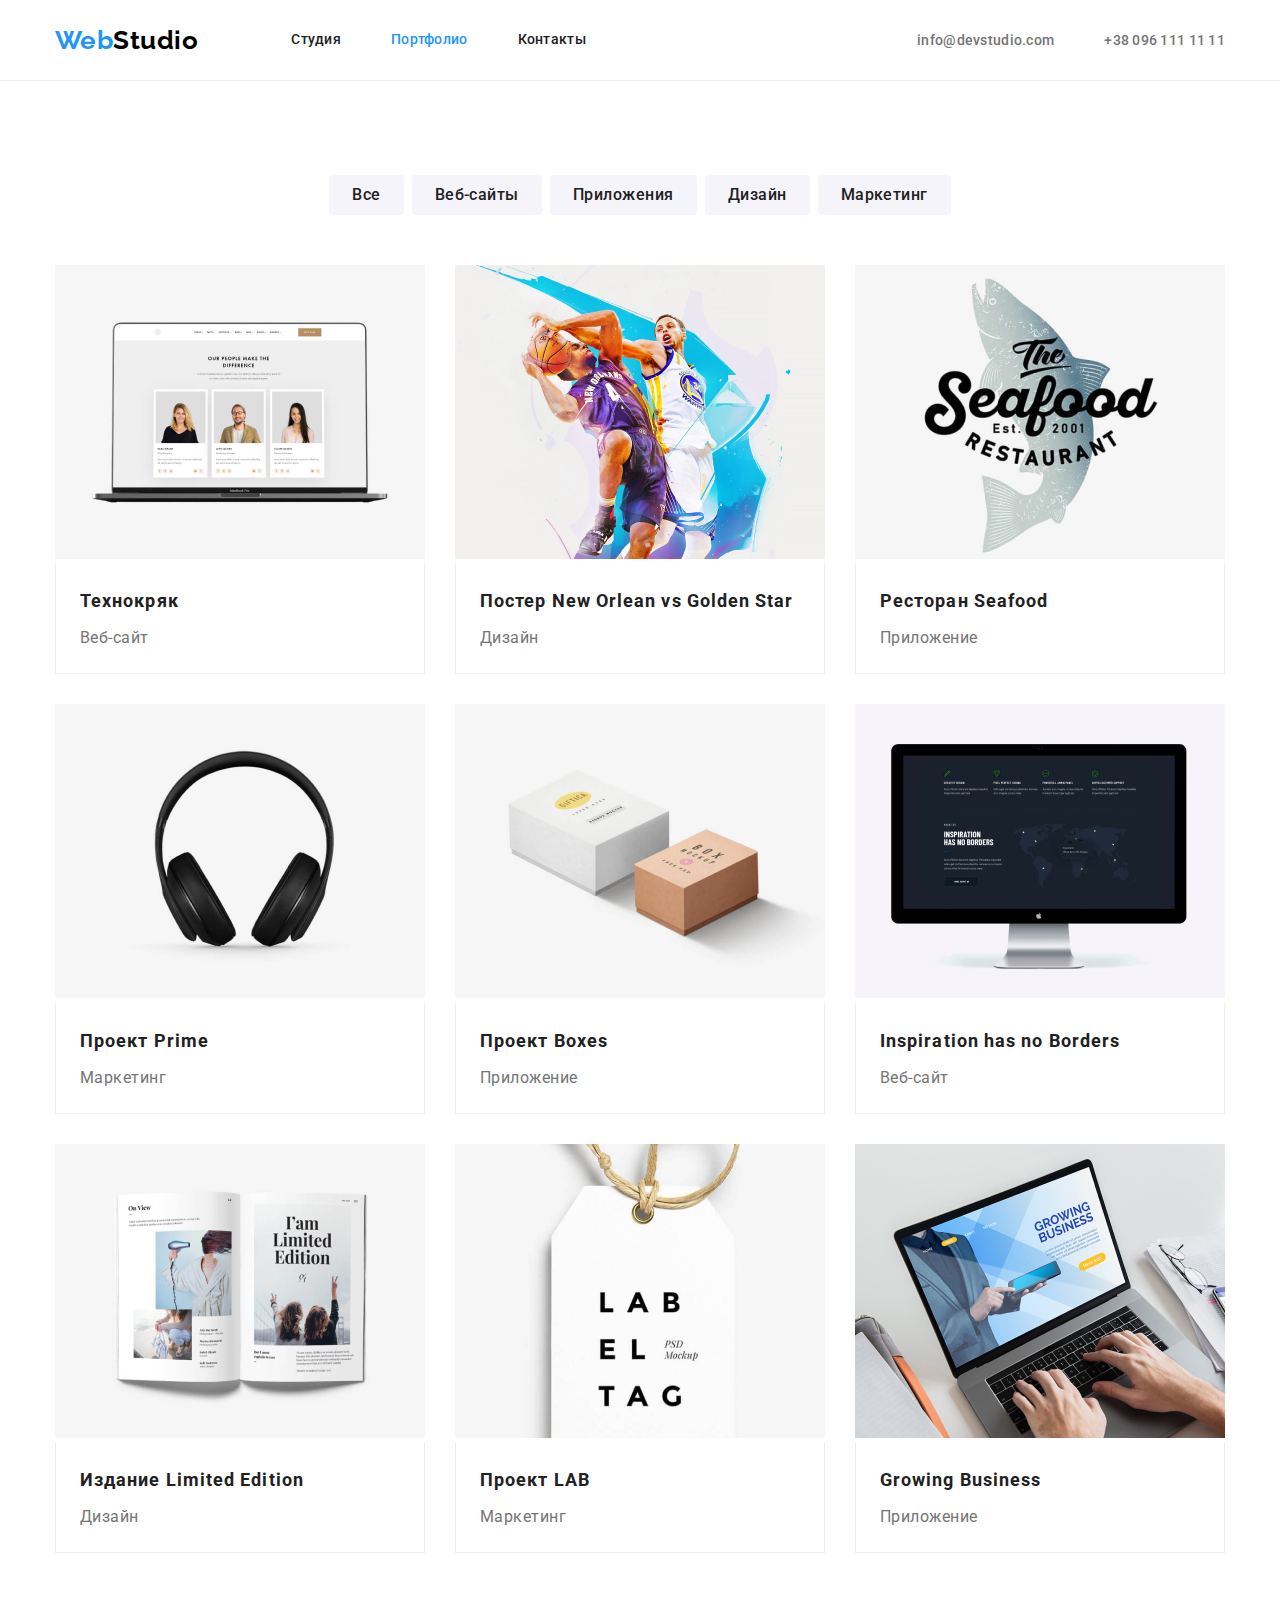
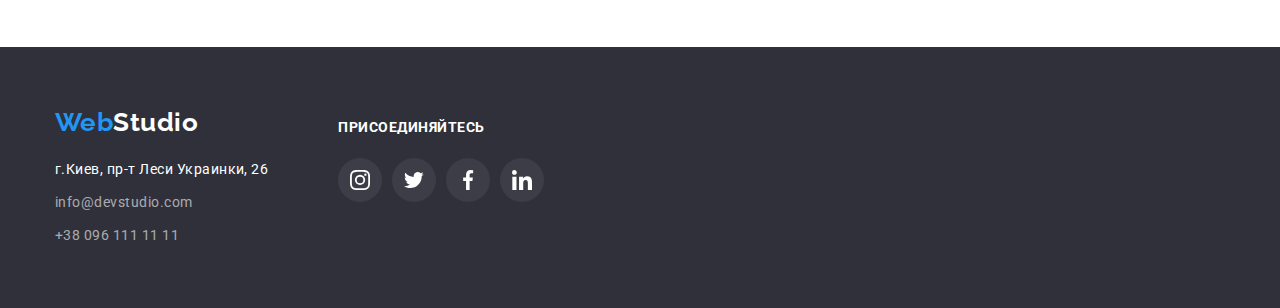
==== portfolio.html @ 187cc1bc "Create hw with corecte kod and add icons" ====
<!DOCTYPE html>
<html lang="ru">

<head>
  <meta charset="UTF-8" />
  <meta http-equiv="X-UA-Compatible" content="IE=edge" />
  <meta name="viewport" content="width=device-width, initial-scale=1.0" />
  <title>Портфолио</title>
  <link rel="preconnect" href="https://fonts.googleapis.com" />
  <link rel="preconnect" href="https://fonts.gstatic.com" crossorigin />
  <link href="https://fonts.googleapis.com/css2?family=Raleway:wght@700&family=Roboto:wght@400;500;700;900&display=swap"
    rel="stylesheet" />
  <link rel="stylesheet" href="https://cdnjs.cloudflare.com/ajax/libs/modern-normalize/1.1.0/modern-normalize.min.css">
  <link rel="stylesheet" href="./css/styles.css" />
</head>

<body>

  <!-- Header section -->

  <header class="header">
    <div class="container nav-flex">
      <nav class="header-nav">
        <a class="logo link" href="./index.html">Web<span class="logo-black">Studio</span></a>
        <ul class="header-nav-list list">
          <li class="header-nav-item">
            <a class="header-nav-link link " href="./index.html">Студия</a>
          </li>
          <li class="header-nav-item">
            <a class="header-nav-link link current" href="./portfolio.html">Портфолио</a>
          </li>
          <li class="header-nav-item">
            <a class="header-nav-link link" href="">Контакты</a>
          </li>
        </ul>
      </nav>
      <ul class="header-contact-list list">
        <li class="header-contact-item">
          <a class="header-contact-link link" href="mailto:info@devstudio.com">info@devstudio.com</a>
        </li>
        <li class="header-contact-item">
          <a class="header-contact-link link" href="tel:+380961111111">+38 096 111 11 11</a>
        </li>
      </ul>
    </div>
  </header>

  <!-- Main section -->

  <main>

    <section class="portfolio-section">
      <div class="container">
        <h1 hidden>Примеры работ</h1>
        <ul class="portfolio-btn-list list">
          <li class="portfolio-btn-item">
            <button class="portfolio-btn" type="button">Все</button>
          </li>
          <li class="portfolio-btn-item">
            <button class="portfolio-btn" type="button">Веб-сайты</button>
          </li>
          <li class="portfolio-btn-item">
            <button class="portfolio-btn" type="button">Приложения</button>
          </li>
          <li class="portfolio-btn-item">
            <button class="portfolio-btn" type="button">Дизайн</button>
          </li>
          <li class="portfolio-btn-item">
            <button class="portfolio-btn" type="button">Маркетинг</button>
          </li>
        </ul>
      </div>
      <div class="container">
        <ul class="portfolio-list list">
          <li class="portfolio-item">
            <img src="./images/tehno.jpg" alt="открытый ноутбук с сайтом Технокряк" width="370" height="294" />
            <div class="portfolio-border">
              <h2 class="portfolio-list-title">Технокряк</h2>
              <p class="portfolio-list-text">Веб-сайт</p>
            </div>
          </li>
          <li class="portfolio-item">
            <img src="./images/poster.jpg" alt="парни играют в баскетбол" width="370" height="294" />
            <div class="portfolio-border">
              <h2 class="portfolio-list-title">
                Постер <span lang="en">New Orlean vs Golden Star</span>
              </h2>
              <p class="portfolio-list-text">Дизайн</p>
            </div>
          </li>
          <li class="portfolio-item">
            <img src="./images/seafood.jpg" alt="логотип ресторана Seafood" width="370" height="294" />
            <div class="portfolio-border">
              <h2 class="portfolio-list-title">Ресторан <span lang="en">Seafood</span></h2>
              <p class="portfolio-list-text">Приложение</p>
            </div>
          </li>
          <li class="portfolio-item">
            <img src="./images/prime.jpg" alt="наушники" width="370" height="294" />
            <div class="portfolio-border">
              <h2 class="portfolio-list-title">Проект <span lang="en">Prime</span></h2>
              <p class="portfolio-list-text">Маркетинг</p>
            </div>
          </li>
          <li class="portfolio-item">
            <img src="./images/boxes.jpg" alt="две коробки" width="370" height="294" />
            <div class="portfolio-border">
              <h2 class="portfolio-list-title">Проект <span lang="en">Boxes</span></h2>
              <p class="portfolio-list-text">Приложение</p>
            </div>
          </li>
          <li class="portfolio-item">
            <img src="./images/monitor.jpg" alt="компьютерный монитор" width="370" height="294" />
            <div class="portfolio-border">
              <h2 class="portfolio-list-title"><span lang="en">Inspiration has no Borders</span></h2>
              <p class="portfolio-list-text">Веб-сайт</p>
            </div>
          </li>
          <li class="portfolio-item">
            <img src="./images/limited.jpg" alt="открытый журнал" width="370" height="294" />
            <div class="portfolio-border">
              <h2 class="portfolio-list-title">Издание <span lang="en">Limited Edition</span></h2>
              <p class="portfolio-list-text">Дизайн</p>
            </div>
          </li>
          <li class="portfolio-item">
            <img src="./images/lab.jpg" alt="этикетка LAB" width="370" height="294" />
            <div class="portfolio-border">
              <h2 class="portfolio-list-title">Проект <span lang="en">LAB</span></h2>
              <p class="portfolio-list-text">Маркетинг</p>
            </div>
          </li>
          <li class="portfolio-item border">
            <img src="./images/growing.jpg" alt="человек работает на макбуке" width="370" height="294" />
            <div class="portfolio-border">
              <h2 class="portfolio-list-title"><span lang="en">Growing Business</span></h2>
              <p class="portfolio-list-text">Приложение</p>
            </div>
          </li>
        </ul>
      </div>


      <!-- <div class="portfolio-bottom">
          <h2 hidden>Костыль для выравнивания блоков секции, чтобы он не заезжал на футер, когда будет добавлен фон</h2>
        </div> -->


    </section>
  </main>

  <!-- Footer section -->

  <footer class="footer">
    <div class="container">
      <div class="footer-flex">
        <div class="footer-contacts-flex">
          <a class="logo link" href="./index.html">Web<span class="logo-white">Studio</span>
          </a>

          <!-- Contacts selection -->

          <address class="footer-contact">
            <ul class="footer-contact-list list">
              <li class="footer-contact-item">
                <a class="footer-contact-link address link" href="https://goo.gl/maps/CdvJLRiEL6Q8Smko8" target="_blank"
                  rel="noreferrer noopener">г.Киев, пр-т Леси Украинки, 26</a>
              </li>
              <li class="footer-contact-item">
                <a class="footer-contact-link link" href="mailto:info@devstudio.com">info@devstudio.com</a>
              </li>
              <li class="footer-contact-item">
                <a class="footer-contact-link link" href="tel:+380961111111">+38 096 111 11 11</a>
              </li>
            </ul>
          </address>
        </div>
        <div class="footer-social-flex">
          <p class="footer-social-text">Присоединяйтесь</p>
          <ul class="footer-social-list list">
            <li class="footer-social-item">
              <a class="footer-social-link" href="">
                <svg class="footer-social-icon" width="20" height="20">
                  <use href="./images/icons.svg#icon-instagram"></use>
                </svg>
              </a>
            </li>

            <li class="footer-social-item">
              <a class="footer-social-link" href="">
                <svg class="footer-social-icon" width="20" height="20">
                  <use href="./images/icons.svg#icon-twitter"></use>
                </svg>
              </a>
            </li>

            <li class="footer-social-item">
              <a class="footer-social-link" href="">
                <svg class="footer-social-icon" width="20" height="20">
                  <use href="./images/icons.svg#icon-facebook"></use>
                </svg>
              </a>
            </li>

            <li class="footer-social-item">
              <a class="footer-social-link" href="">
                <svg class="footer-social-icon" width="20" height="20">
                  <use href="./images/icons.svg#icon-linkedin"></use>
                </svg>
              </a>
            </li>
          </ul>
        </div>
      </div>
    </div>
  </footer>
</body>

</html>
---- css/styles.css ----
:root {
  --primary-text-color: #212121;
  --secondary-text-color: #757575;
  --white-text-color: #ffffff;
  --accent-color: #2196f3;
  --black-logo-color: #000000;
  --footer-text-color: rgba(255, 255, 255, 0.6);
  --white-background-color: #ffffff;
  --hero-background-color: #2f303a;
  --team-background-color: #f5f4fa;
}

body {
  font-family: "Roboto", sans-serif;
  letter-spacing: 0.03em;
  background-color: var(--white-background-color);
  color: var(--primary-text-color);
}

/* убираем точки списков */
.list {
  list-style: none;
}

/* убираем подчеркивание ссылок */
.link {
  text-decoration: none;
}

/* глобальный сброс margin, padding */
h1,
h2,
h3,
h4,
h5,
h6,
p,
ul {
  margin: 0;
  padding: 0;
}

.container {
  width: 1200px;
  margin-left: auto;
  margin-right: auto;
  padding-left: 15px;
  padding-right: 15px;
}

.logo {
  font-family: "Raleway", sans-serif;
  font-weight: 700;
  font-size: 26px;
  line-height: 1.19;
  color: var(--accent-color);
  align-items: center;
  text-align: center;
}

.section-title {
  font-weight: 700;
  font-size: 36px;
  line-height: 1.17;
  text-align: center;
  color: var(--primary-text-color);
}

.features-icon-fon {
  display: flex;
  width: 270px;
  height: 120px;
  align-items: center;
  justify-content: center;
  flex-direction: column;
  margin-bottom: 30px;

  background-color: var(--team-background-color);
}

.footer-contact-link {
  font-style: normal;
  font-size: 14px;
  line-height: 1.71;
  color: var(--footer-text-color);
}

.footer-contact-link:hover,
.footer-contact-link:focus {
  color: var(--accent-color);
}

/* ------------ШАПКА-------------- */

.header {
  border-bottom: 1px solid #ececec;
}

.nav-flex {
  display: flex;
  align-items: center;
}

.header-nav {
  display: flex;
  align-items: center;
}
.logo-black {
  color: var(--black-logo-color);
}

.header-nav-list {
  display: flex;
  margin-left: 93px;
}

.header-nav-item:not(:last-child) {
  margin-right: 50px;
}

.header-nav-link {
  display: block;
  padding-top: 32px;
  padding-bottom: 32px;

  font-weight: 500;
  font-size: 14px;
  line-height: 1.14;
  letter-spacing: 0.02em;
  color: var(--primary-text-color);
}

.header-contact-list {
  display: flex;
  margin-left: auto;
}

.header-contact-item + .header-contact-item {
  margin-left: 50px;
}

.header-contact-link {
  display: inline-flex;
  padding: 32px 0px 32px;
  color: var(--secondary-text-color);
  align-items: center;

  font-weight: 500;
  font-size: 14px;
  line-height: 16px;
  letter-spacing: 0.02em;
  color: var(--secondary-text-color);
}

.contact-icon {
  margin-right: 10px;
  fill: currentColor;
}

.header-nav-link:hover,
.header-nav-link:focus,
.header-contact-link:hover,
.header-contact-link:focus {
  color: var(--accent-color);
}

.header-nav-link.current {
  color: var(--accent-color);
}

/* ------------ГЕРОЙ-------------- */

.hero {
  padding-top: 200px;
  padding-bottom: 200px;

  max-width: 1600px;
  min-height: 600px;
  margin-left: auto;
  margin-right: auto;

  background-image: linear-gradient(
      to right,
      rgba(47, 48, 58, 0.4),
      rgba(47, 48, 58, 0.4)
    ),
    url(../images/hero.jpg);
  background-color: var(--hero-background-color);
  background-repeat: no-repeat;
  background-position: center;
  background-size: cover;

  text-align: center;
}

.hero-title {
  margin-bottom: 30px;
  margin-left: auto;
  margin-right: auto;
  max-width: 696px;

  font-weight: 900;
  font-size: 44px;
  line-height: 1.36;
  letter-spacing: 0.06em;
  text-transform: uppercase;
  color: var(--white-text-color);
}

.hero-btn {
  display: inline-block;
  min-width: 200px;
  border-radius: 4px;
  border: 1px solid transparent;
  padding: 10px 32px;

  background-color: var(--accent-color);
  color: var(--white-text-color);

  font-family: "Roboto", sans-serif;
  font-weight: 700;
  font-size: 16px;
  line-height: 1.88;
  align-items: center;
  text-align: center;
  letter-spacing: 0.06em;
  cursor: pointer;
}

.hero-btn:hover,
.hero-btn:focus {
  background-color: var(--white-text-color);
  color: var(--accent-color);
}

/* ------------ПРЕИМУЩЕСТВА-------------- */

.features-section {
  padding-top: 94px;
  padding-bottom: 94px;
}

.features-list {
  display: flex;
}

.features-item:not(:last-child) {
  margin-right: 30px;
  max-width: 270px;
}

.features-icon {
  align-items: center;
}

.features-title {
  margin-bottom: 10px;

  font-weight: 700;
  font-size: 14px;
  line-height: 1.14;
  text-transform: uppercase;
}

.features-text {
  font-size: 14px;
  line-height: 1.71;

  color: var(--secondary-text-color);
}

/* ------------СПИСОК ЗАНЯТИЙ-------------- */
.work-section {
  padding-bottom: 94px;
}

.work-list {
  display: flex;
}

.work-item:not(:last-child) {
  margin-right: 30px;
}

.section-title {
  margin-bottom: 50px;
}
/* ----------------КОМАНДА----------------- */

.team-section {
  padding-top: 94px;
  padding-bottom: 94px;

  background-color: var(--team-background-color);
}

.team-list {
  display: flex;
}

.team-item {
  box-shadow: 0px 1px 3px rgba(0, 0, 0, 0.12), 0px 1px 1px rgba(0, 0, 0, 0.14),
    0px 2px 1px rgba(0, 0, 0, 0.2);
  background-color: var(--white-background-color);
}

.team-item:not(:last-child) {
  margin-right: 30px;
}

.team-workers {
  padding: 30px 0px;
}

.team-worker {
  font-weight: 500;
  font-size: 16px;
  line-height: 1.19;
  text-align: center;
}

.team-profession {
  margin-top: 10px;

  font-size: 16px;
  line-height: 1.19;
  text-align: center;
  color: var(--secondary-text-color);
}

.team-social-list {
  display: flex;
  padding: 0px 32px;
  margin-top: 16px;
  list-style: none;
  justify-content: space-between;
  align-items: center;
}

.team-social-item {
  width: 44px;
  height: 44px;
}

.team-social-link {
  width: 44px;
  height: 44px;
  display: block;
  border-radius: 50%;
  color: #afb1b8;
  background-color: #f5f4fa;
}

.team-social-link:hover,
.team-social-link:focus {
  color: #ffffff;
  background-color: var(--accent-color);
}

.team-social-icon {
  margin: 12px 0px 0px 12px;
  fill: currentColor;
}

/* ---------------КЛИЕНТЫ---------------- */
.client-section {
  padding-top: 94px;
  padding-bottom: 94px;
}

.client-title {
  margin-bottom: 50px;

  font-weight: 700;
  font-size: 36px;
  line-height: 1.17;
  text-align: center;
}

.client-list {
  display: flex;
  padding: 0;
  margin: 0;
  list-style: none;
  justify-content: space-between;
  align-items: center;
}

.client-item {
  width: 170px;
  height: 90px;
}

.client-item:not(:last-child) {
  margin-right: 30px;
}

.client-link {
  width: 170px;
  height: 90px;
  display: block;
  border: 1px solid #afb1b8;
  color: #afb1b8;
  background-color: #fff;
  padding: 16px 32px;
}

.client-link:hover,
.client-link:focus {
  color: var(--accent-color);
  border-color: var(--accent-color);
}

.client-icon {
  fill: currentColor;
}

.client-item:hover,
.client-item:focus {
  color: var(--accent-color);
  border-color: var(--accent-color);
}

/* ----------------ПОДВАЛ----------------- */

.footer {
  padding-top: 60px;
  padding-bottom: 60px;
  background-color: var(--hero-background-color);
}

.footer-flex {
  display: flex;
  margin: 0;
  padding: 0;
  list-style: none;
}

.footer-social-text {
  padding: 20px 0px 10px 0px;
  margin-bottom: 20px;
  font-weight: 700;
  font-size: 14px;
  line-height: 1.14px;
  text-transform: uppercase;
  color: var(--white-text-color);
}

.footer-social-flex {
  margin-left: 70px;
  width: 206px;
}

.footer-social-list {
  display: flex;
  padding: 0;
  margin-top: 0;
  list-style: none;
  justify-content: space-between;
  align-items: center;
}

.footer-social-item {
  width: 44px;
  height: 44px;
}

.footer-social-link {
  width: 44px;
  height: 44px;
  display: block;
  border-radius: 50%;
  color: #ffffff;
  background-color: #ffffff10;
}

.footer-social-link:hover,
.footer-social-link:focus {
  color: #ffffff;
  background-color: var(--accent-color);
}

.footer-social-icon {
  margin: 12px 0px 0px 12px;
  fill: currentColor;
}

.logo-white {
  color: var(--white-text-color);
}

.footer-contact {
  margin-top: 20px;
}
.footer-contact-link.address {
  color: var(--white-text-color);
}

.footer-contact-item,
.footer-contact-item {
  margin-top: 9px;
}

/* ---------------------------------------------- */
/* --------------------ПОРТФОЛИО----------------- */
/* ---------------------------------------------- */

.portfolio-section {
  padding-top: 94px;
  padding-bottom: 94px;
}

.portfolio-btn-list {
  display: flex;
  justify-content: center;
  margin-bottom: 50px;
}

.portfolio-btn-item:not(:last-child) {
  margin-right: 8px;
}

.portfolio-btn {
  display: inline-block;
  min-width: 73px;
  border-radius: 4px;
  border: 1px solid transparent;
  padding: 6px 22px;

  font-family: "Roboto", sans-serif;
  font-weight: 500;
  font-size: 16px;
  line-height: 1.63;
  letter-spacing: 0.03em;
  text-align: center;
  background-color: var(--team-background-color);
  color: var(--primary-text-color);
  cursor: pointer;
}

.portfolio-btn:hover,
.portfolio-btn:focus {
  background-color: var(--accent-color);
  color: var(--white-text-color);
  box-shadow: 0px 3px 1px rgba(0, 0, 0, 0.1), 0px 1px 2px rgba(0, 0, 0, 0.08),
    0px 2px 2px rgba(0, 0, 0, 0.12);
}

.portfolio-list {
  display: flex;
  flex-wrap: wrap;
  margin: -15px;
}

.portfolio-item {
  margin: 15px;
}

.portfolio-item:hover,
.portfolio-item:focus {
  box-shadow: 0px 3px 1px rgba(0, 0, 0, 0.1), 0px 1px 2px rgba(0, 0, 0, 0.08),
    0px 2px 2px rgba(0, 0, 0, 0.12);
}

.portfolio-border {
  border: 1px solid #eeeeee;
  border-top: transparent;
  padding: 20px 24px;
}

.portfolio-list-title {
  font-weight: 700;
  font-size: 18px;
  line-height: 2;
  letter-spacing: 0.06em;
}

.portfolio-list-text {
  margin-top: 4px;

  font-size: 16px;
  line-height: 1.87;
  color: var(--secondary-text-color);
}
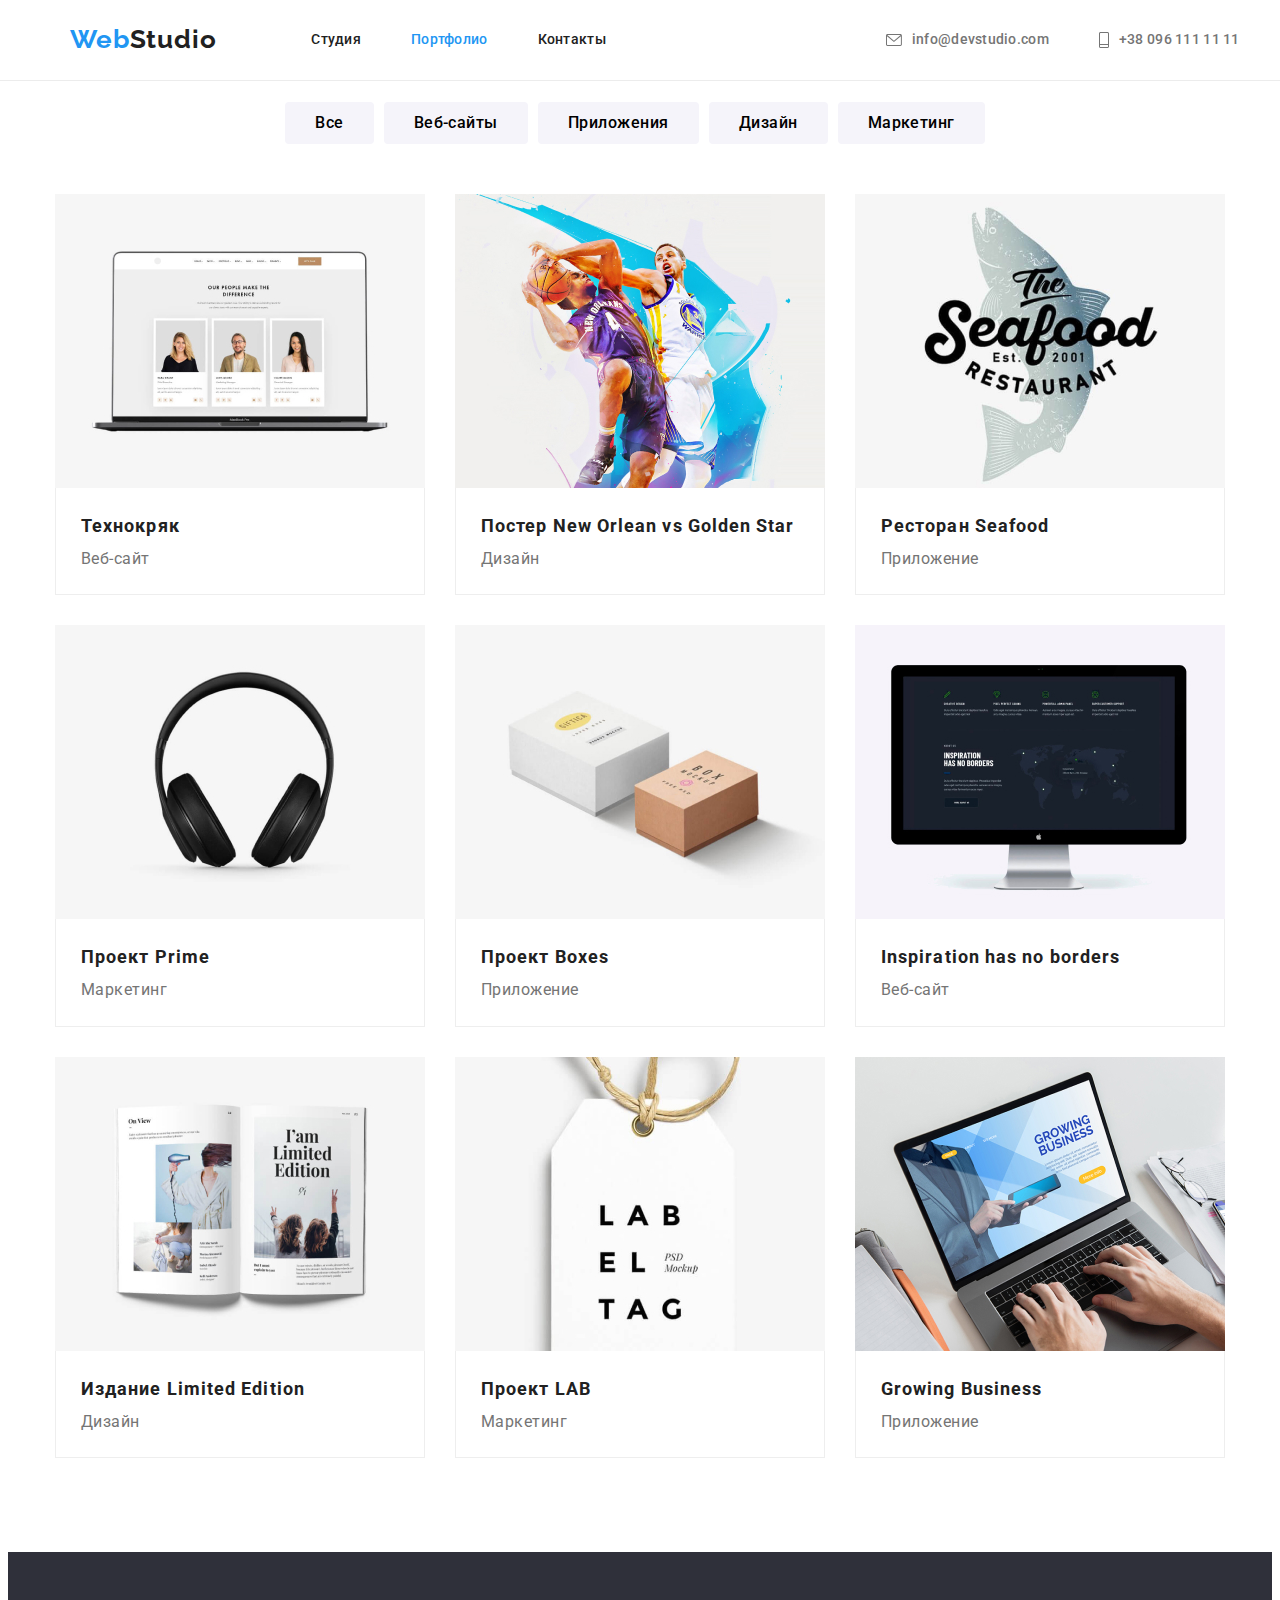
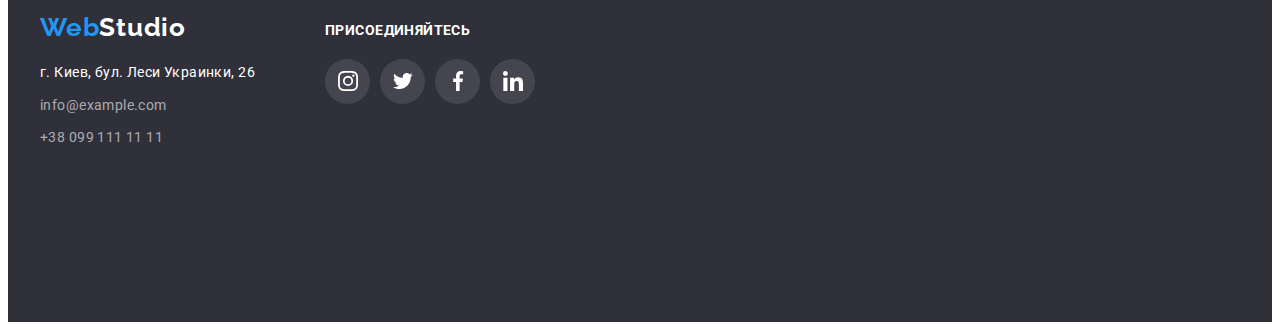
==== commit 92354c2e: "Fix hw" ====
--- a/portfolio.html
+++ b/portfolio.html
@@ -5,213 +5,196 @@
   <meta charset="UTF-8" />
   <meta http-equiv="X-UA-Compatible" content="IE=edge" />
   <meta name="viewport" content="width=device-width, initial-scale=1.0" />
-  <title>Портфолио</title>
   <link rel="preconnect" href="https://fonts.googleapis.com" />
   <link rel="preconnect" href="https://fonts.gstatic.com" crossorigin />
   <link href="https://fonts.googleapis.com/css2?family=Raleway:wght@700&family=Roboto:wght@400;500;700;900&display=swap"
     rel="stylesheet" />
-  <link rel="stylesheet" href="https://cdnjs.cloudflare.com/ajax/libs/modern-normalize/1.1.0/modern-normalize.min.css">
+  <link rel="stylesheet" href="https://cdnjs.cloudflare.com/ajax/libs/modern-normalize/1.1.0/modern-normalize.min.css"
+    integrity="sha512-wpPYUAdjBVSE4KJnH1VR1HeZfpl1ub8YT/NKx4PuQ5NmX2tKuGu6U/JRp5y+Y8XG2tV+wKQpNHVUX03MfMFn9Q=="
+    crossorigin="anonymous" referrerpolicy="no-referrer" />
   <link rel="stylesheet" href="./css/styles.css" />
+  <title>Портфолио</title>
 </head>
 
 <body>
 
-  <!-- Header section -->
-
-  <header class="header">
-    <div class="container nav-flex">
-      <nav class="header-nav">
-        <a class="logo link" href="./index.html">Web<span class="logo-black">Studio</span></a>
-        <ul class="header-nav-list list">
-          <li class="header-nav-item">
-            <a class="header-nav-link link " href="./index.html">Студия</a>
-          </li>
-          <li class="header-nav-item">
-            <a class="header-nav-link link current" href="./portfolio.html">Портфолио</a>
-          </li>
-          <li class="header-nav-item">
-            <a class="header-nav-link link" href="">Контакты</a>
-          </li>
+  <!---------- Header section ---------->
+
+  <header class="site-header">
+    <div class="container header">
+      <a href="index.html" class="logo"> <span class="logo-item">Web</span>Studio</a>
+
+      <!---------- Nav section ---------->
+
+      <nav>
+        <ul class="nav">
+          <li><a href="index.html" class="nav-link">Студия</a></li>
+          <li><a href="portfolio.html" class="nav-link current">Портфолио</a></li>
+          <li><a href="#contact" class="nav-link">Контакты</a></li>
         </ul>
       </nav>
-      <ul class="header-contact-list list">
-        <li class="header-contact-item">
-          <a class="header-contact-link link" href="mailto:info@devstudio.com">info@devstudio.com</a>
-        </li>
-        <li class="header-contact-item">
-          <a class="header-contact-link link" href="tel:+380961111111">+38 096 111 11 11</a>
-        </li>
+      <ul class="contact-list">
+        <li><a href="mailto:info@devstudio.com" class="link-contact"><svg class="contact-icon" width="16" height="12">
+              <use href="./images/icons.svg#icon-envelope"></use>
+            </svg>info@devstudio.com</a></li>
+        <li><a href="tel:+380961111111" class="link-contact"><svg class="contact-icon" width="10" height="16">
+              <use href="./images/icons.svg#icon-mobile"></use>
+            </svg>+38 096 111 11 11</a></li>
       </ul>
     </div>
   </header>
 
-  <!-- Main section -->
+  <!---------- Main section ---------->
 
   <main>
 
-    <section class="portfolio-section">
+    <!--- Galery section --->
+
+    <section class="section projects">
       <div class="container">
-        <h1 hidden>Примеры работ</h1>
-        <ul class="portfolio-btn-list list">
-          <li class="portfolio-btn-item">
-            <button class="portfolio-btn" type="button">Все</button>
-          </li>
-          <li class="portfolio-btn-item">
-            <button class="portfolio-btn" type="button">Веб-сайты</button>
-          </li>
-          <li class="portfolio-btn-item">
-            <button class="portfolio-btn" type="button">Приложения</button>
-          </li>
-          <li class="portfolio-btn-item">
-            <button class="portfolio-btn" type="button">Дизайн</button>
-          </li>
-          <li class="portfolio-btn-item">
-            <button class="portfolio-btn" type="button">Маркетинг</button>
+        <h1 class="visually-hidden">Галерея проектов</h1>
+        <ul class="button-menu">
+          <li><button type="button" class="button">Все</button></li>
+          <li><button type="button" class="button">Веб-сайты</button></li>
+          <li><button type="button" class="button">Приложения</button></li>
+          <li><button type="button" class="button">Дизайн</button></li>
+          <li><button type="button" class="button">Маркетинг</button></li>
+        </ul>
+        <ul class="pr-list">
+          <li class="pr-item">
+            <a href=""><img src="./images/project1.jpg" alt="ноутбук" />
+              <div class="pr-text">
+                <h2 class="pr-title">Технокряк</h2>
+                <p class="pr-desc">Веб-сайт</p>
+              </div>
+            </a>
+          </li>
+          <li class="pr-item">
+            <a href=""><img src="./images/project2.jpg" alt="баскетбольный постер" />
+              <div class="pr-text">
+                <h2 class="pr-title">Постер New Orlean vs Golden Star</h2>
+                <p class="pr-desc">Дизайн</p>
+              </div>
+            </a>
+          </li>
+          <li class="pr-item">
+            <a href=""><img src="./images/project3.jpg" alt="логотип ресторана" />
+              <div class="pr-text">
+                <h2 class="pr-title">Ресторан Seafood</h2>
+                <p class="pr-desc">Приложение</p>
+              </div>
+            </a>
+          </li>
+          <li class="pr-item">
+            <a href=""><img src="./images/project4.jpg" alt="наушники" />
+              <div class="pr-text">
+                <h2 class="pr-title">Проект Prime</h2>
+                <p class="pr-desc">Маркетинг</p>
+              </div>
+            </a>
+          </li>
+          <li class="pr-item">
+            <a href=""><img src="./images/project5.jpg" alt="две коробки" />
+              <div class="pr-text">
+                <h2 class="pr-title">Проект Boxes</h2>
+                <p class="pr-desc">Приложение</p>
+              </div>
+            </a>
+          </li>
+          <li class="pr-item">
+            <a href=""><img src="./images/project6.jpg" alt="дэсктоп" />
+              <div class="pr-text">
+                <h2 class="pr-title">Inspiration has no borders</h2>
+                <p class="pr-desc">Веб-сайт</p>
+              </div>
+            </a>
+          </li>
+          <li class="pr-item">
+            <a href=""><img src="./images/project7.jpg" alt="книга" />
+              <div class="pr-text">
+                <h2 class="pr-title">Издание Limited Edition</h2>
+                <p class="pr-desc">Дизайн</p>
+              </div>
+            </a>
+          </li>
+          <li class="pr-item">
+            <a href=""><img src="./images/project8.jpg" alt="бирка" />
+              <div class="pr-text">
+                <h2 class="pr-title">Проект LAB</h2>
+                <p class="pr-desc">Маркетинг</p>
+              </div>
+            </a>
+          </li>
+          <li class="pr-item">
+            <a href=""><img src="./images/project9.jpg" alt="лэптоп" />
+              <div class="pr-text">
+                <h2 class="pr-title">Growing Business</h2>
+                <p class="pr-desc">Приложение</p>
+              </div>
+            </a>
           </li>
         </ul>
       </div>
-      <div class="container">
-        <ul class="portfolio-list list">
-          <li class="portfolio-item">
-            <img src="./images/tehno.jpg" alt="открытый ноутбук с сайтом Технокряк" width="370" height="294" />
-            <div class="portfolio-border">
-              <h2 class="portfolio-list-title">Технокряк</h2>
-              <p class="portfolio-list-text">Веб-сайт</p>
-            </div>
-          </li>
-          <li class="portfolio-item">
-            <img src="./images/poster.jpg" alt="парни играют в баскетбол" width="370" height="294" />
-            <div class="portfolio-border">
-              <h2 class="portfolio-list-title">
-                Постер <span lang="en">New Orlean vs Golden Star</span>
-              </h2>
-              <p class="portfolio-list-text">Дизайн</p>
-            </div>
-          </li>
-          <li class="portfolio-item">
-            <img src="./images/seafood.jpg" alt="логотип ресторана Seafood" width="370" height="294" />
-            <div class="portfolio-border">
-              <h2 class="portfolio-list-title">Ресторан <span lang="en">Seafood</span></h2>
-              <p class="portfolio-list-text">Приложение</p>
-            </div>
-          </li>
-          <li class="portfolio-item">
-            <img src="./images/prime.jpg" alt="наушники" width="370" height="294" />
-            <div class="portfolio-border">
-              <h2 class="portfolio-list-title">Проект <span lang="en">Prime</span></h2>
-              <p class="portfolio-list-text">Маркетинг</p>
-            </div>
-          </li>
-          <li class="portfolio-item">
-            <img src="./images/boxes.jpg" alt="две коробки" width="370" height="294" />
-            <div class="portfolio-border">
-              <h2 class="portfolio-list-title">Проект <span lang="en">Boxes</span></h2>
-              <p class="portfolio-list-text">Приложение</p>
-            </div>
-          </li>
-          <li class="portfolio-item">
-            <img src="./images/monitor.jpg" alt="компьютерный монитор" width="370" height="294" />
-            <div class="portfolio-border">
-              <h2 class="portfolio-list-title"><span lang="en">Inspiration has no Borders</span></h2>
-              <p class="portfolio-list-text">Веб-сайт</p>
-            </div>
-          </li>
-          <li class="portfolio-item">
-            <img src="./images/limited.jpg" alt="открытый журнал" width="370" height="294" />
-            <div class="portfolio-border">
-              <h2 class="portfolio-list-title">Издание <span lang="en">Limited Edition</span></h2>
-              <p class="portfolio-list-text">Дизайн</p>
-            </div>
-          </li>
-          <li class="portfolio-item">
-            <img src="./images/lab.jpg" alt="этикетка LAB" width="370" height="294" />
-            <div class="portfolio-border">
-              <h2 class="portfolio-list-title">Проект <span lang="en">LAB</span></h2>
-              <p class="portfolio-list-text">Маркетинг</p>
-            </div>
-          </li>
-          <li class="portfolio-item border">
-            <img src="./images/growing.jpg" alt="человек работает на макбуке" width="370" height="294" />
-            <div class="portfolio-border">
-              <h2 class="portfolio-list-title"><span lang="en">Growing Business</span></h2>
-              <p class="portfolio-list-text">Приложение</p>
-            </div>
-          </li>
-        </ul>
-      </div>
-
-
-      <!-- <div class="portfolio-bottom">
-          <h2 hidden>Костыль для выравнивания блоков секции, чтобы он не заезжал на футер, когда будет добавлен фон</h2>
-        </div> -->
-
-
     </section>
   </main>
 
-  <!-- Footer section -->
+  <!---------- Footer section ---------->
 
   <footer class="footer">
-    <div class="container">
-      <div class="footer-flex">
-        <div class="footer-contacts-flex">
-          <a class="logo link" href="./index.html">Web<span class="logo-white">Studio</span>
-          </a>
-
-          <!-- Contacts selection -->
-
-          <address class="footer-contact">
-            <ul class="footer-contact-list list">
-              <li class="footer-contact-item">
-                <a class="footer-contact-link address link" href="https://goo.gl/maps/CdvJLRiEL6Q8Smko8" target="_blank"
-                  rel="noreferrer noopener">г.Киев, пр-т Леси Украинки, 26</a>
-              </li>
-              <li class="footer-contact-item">
-                <a class="footer-contact-link link" href="mailto:info@devstudio.com">info@devstudio.com</a>
-              </li>
-              <li class="footer-contact-item">
-                <a class="footer-contact-link link" href="tel:+380961111111">+38 096 111 11 11</a>
-              </li>
-            </ul>
-          </address>
-        </div>
-        <div class="footer-social-flex">
-          <p class="footer-social-text">Присоединяйтесь</p>
-          <ul class="footer-social-list list">
-            <li class="footer-social-item">
-              <a class="footer-social-link" href="">
-                <svg class="footer-social-icon" width="20" height="20">
-                  <use href="./images/icons.svg#icon-instagram"></use>
-                </svg>
-              </a>
+    <div class="container aside">
+      <aside>
+        <a href="index.html" class="footer-logo"><span class="logo-item">Web</span>Studio</a>
+
+        <!---------- Contacts section ---------->
+
+        <address id="contact">
+          <ul>
+            <li class="li-address">
+              <a href="https://goo.gl/maps/FoHEAQYZBGtC9JvY6" target="_blank" rel="noopener nofollow noreferrer"
+                class="address-link">г. Киев, бул. Леси Украинки, 26</a>
             </li>
-
-            <li class="footer-social-item">
-              <a class="footer-social-link" href="">
-                <svg class="footer-social-icon" width="20" height="20">
-                  <use href="./images/icons.svg#icon-twitter"></use>
-                </svg>
-              </a>
+            <li class="li-contact">
+              <a href="mailto:info@example.com" class="address-contact">info@example.com</a>
             </li>
-
-            <li class="footer-social-item">
-              <a class="footer-social-link" href="">
-                <svg class="footer-social-icon" width="20" height="20">
-                  <use href="./images/icons.svg#icon-facebook"></use>
-                </svg>
-              </a>
-            </li>
-
-            <li class="footer-social-item">
-              <a class="footer-social-link" href="">
-                <svg class="footer-social-icon" width="20" height="20">
-                  <use href="./images/icons.svg#icon-linkedin"></use>
-                </svg>
-              </a>
+            <li class="li-contact">
+              <a href="tel:+380991111111" class="address-contact">+38 099 111 11 11</a>
             </li>
           </ul>
-        </div>
-      </div>
+        </address>
+      </aside>
+      <aside class="social-media">
+        <p>Присоединяйтесь</p>
+        <ul class="media-list">
+          <li>
+            <a href="" class="media-link">
+              <svg class="footer-icon" width="20px" height="20">
+                <use href="./images/icons.svg#icon-instagram"></use>
+              </svg>
+            </a>
+          </li>
+          <li>
+            <a href="" class="media-link">
+              <svg class="footer-icon" width="20px" height="20">
+                <use href="./images/icons.svg#icon-twitter"></use>
+              </svg>
+            </a>
+          </li>
+          <li>
+            <a href="" class="media-link">
+              <svg class="footer-icon" width="20px" height="20">
+                <use href="./images/icons.svg#icon-facebook"></use>
+              </svg>
+            </a>
+          </li>
+          <li>
+            <a href="" class="media-link">
+              <svg class="footer-icon" width="20px" height="20">
+                <use href="./images/icons.svg#icon-linkedin"></use>
+              </svg>
+            </a>
+          </li>
+        </ul>
+      </aside>
     </div>
   </footer>
 </body>
--- a/css/styles.css
+++ b/css/styles.css
@@ -1,584 +1,594 @@
 :root {
-  --primary-text-color: #212121;
-  --secondary-text-color: #757575;
-  --white-text-color: #ffffff;
+  --main-color: #212121;
   --accent-color: #2196f3;
-  --black-logo-color: #000000;
-  --footer-text-color: rgba(255, 255, 255, 0.6);
-  --white-background-color: #ffffff;
-  --hero-background-color: #2f303a;
-  --team-background-color: #f5f4fa;
+  --title-color: #ffffff;
+  --background: #2f303a;
+  --item-color: #f5f4fa;
+  --text-color: #757575;
+  --icon-color: #afb1b8;
 }
 
 body {
-  font-family: "Roboto", sans-serif;
-  letter-spacing: 0.03em;
-  background-color: var(--white-background-color);
-  color: var(--primary-text-color);
-}
-
-/* убираем точки списков */
-.list {
+  font-family: 'Roboto', sans-serif;
+  color: var(--main-color);
+}
+
+.container {
+  width: 1200px;
+  padding: 0 15px;
+  margin: 0 auto;
+}
+
+.section {
+  padding-top: 94px;
+  padding-bottom: 94px;
+}
+
+ul {
   list-style: none;
-}
-
-/* убираем подчеркивание ссылок */
-.link {
+  padding: 0;
+  margin: 0;
+}
+
+a {
   text-decoration: none;
-}
-
-/* глобальный сброс margin, padding */
+  color: inherit;
+}
+
 h1,
 h2,
 h3,
-h4,
-h5,
-h6,
-p,
-ul {
+p {
   margin: 0;
-  padding: 0;
-}
-
-.container {
-  width: 1200px;
-  margin-left: auto;
-  margin-right: auto;
-  padding-left: 15px;
-  padding-right: 15px;
-}
-
-.logo {
-  font-family: "Raleway", sans-serif;
-  font-weight: 700;
-  font-size: 26px;
-  line-height: 1.19;
-  color: var(--accent-color);
+}
+
+/* ---------- Шапка cторінки ---------- */
+
+.header {
+  display: flex;
   align-items: center;
-  text-align: center;
-}
-
-.section-title {
-  font-weight: 700;
-  font-size: 36px;
-  line-height: 1.17;
-  text-align: center;
-  color: var(--primary-text-color);
-}
-
-.features-icon-fon {
-  display: flex;
-  width: 270px;
-  height: 120px;
-  align-items: center;
-  justify-content: center;
-  flex-direction: column;
-  margin-bottom: 30px;
-
-  background-color: var(--team-background-color);
-}
-
-.footer-contact-link {
+  justify-content: center;
+  position: fixed;
+  width: 100%;
+  top: 0px;
+  left: 0;
+  right: 0;
+  height: 80px;
+
+  text-align: center;
   font-style: normal;
-  font-size: 14px;
-  line-height: 1.71;
-  color: var(--footer-text-color);
-}
-
-.footer-contact-link:hover,
-.footer-contact-link:focus {
-  color: var(--accent-color);
-}
-
-/* ------------ШАПКА-------------- */
-
-.header {
-  border-bottom: 1px solid #ececec;
-}
-
-.nav-flex {
-  display: flex;
-  align-items: center;
-}
-
-.header-nav {
-  display: flex;
-  align-items: center;
-}
-.logo-black {
-  color: var(--black-logo-color);
-}
-
-.header-nav-list {
-  display: flex;
-  margin-left: 93px;
-}
-
-.header-nav-item:not(:last-child) {
-  margin-right: 50px;
-}
-
-.header-nav-link {
-  display: block;
-  padding-top: 32px;
-  padding-bottom: 32px;
-
   font-weight: 500;
   font-size: 14px;
   line-height: 1.14;
   letter-spacing: 0.02em;
-  color: var(--primary-text-color);
-}
-
-.header-contact-list {
-  display: flex;
-  margin-left: auto;
-}
-
-.header-contact-item + .header-contact-item {
-  margin-left: 50px;
-}
-
-.header-contact-link {
+
+  background-color: var(--title-color);
+  border-bottom: 1px solid #ececec;
+  z-index: 3;
+  /* box-shadow: 0px 4px 4px rgba(0, 0, 0, 0.15); */
+}
+
+.header .logo {
+  font-family: Raleway;
+  font-weight: bold;
+  font-size: 26px;
+  line-height: 1.2;
+  letter-spacing: 0.03em;
+  color: var(--main-color);
+  margin-right: 95px;
+}
+.logo-item {
+  color: var(--accent-color);
+}
+
+/* ---------- Меню навигація сайту ----------- */
+
+.nav {
+  display: flex;
+}
+.nav li:not(:last-child) {
+  margin-right: 50px;
+}
+.nav-link {
+  color: var(--main-color);
+  padding-top: 32px;
+  padding-bottom: 32px;
+}
+.nav-link:hover,
+.nav-link:focus {
+  color: var(--accent-color);
+  border-bottom: 2px;
+  border-color: var(--accent-color);
+}
+.nav .current {
+  color: var(--accent-color);
+}
+.contact-list {
+  display: flex;
+  align-items: center;
+  margin-left: 280px;
+}
+.contact-list li:not(:last-child) {
+  margin-right: 50px;
+  flex-wrap: nowrap;
+}
+.link-contact {
   display: inline-flex;
-  padding: 32px 0px 32px;
-  color: var(--secondary-text-color);
   align-items: center;
-
-  font-weight: 500;
-  font-size: 14px;
-  line-height: 16px;
-  letter-spacing: 0.02em;
-  color: var(--secondary-text-color);
-}
-
+  color: var(--text-color);
+  padding-top: 32px;
+  padding-bottom: 32px;
+}
+.link-contact:hover,
+.link-contact:focus {
+  color: var(--accent-color);
+}
+.contact-item {
+  display: flex;
+}
 .contact-icon {
+  fill: var(--text-color);
   margin-right: 10px;
-  fill: currentColor;
-}
-
-.header-nav-link:hover,
-.header-nav-link:focus,
-.header-contact-link:hover,
-.header-contact-link:focus {
-  color: var(--accent-color);
-}
-
-.header-nav-link.current {
-  color: var(--accent-color);
-}
-
-/* ------------ГЕРОЙ-------------- */
+}
+.link-contact:hover svg {
+  fill: var(--accent-color);
+}
+.link-contact:focus svg {
+  fill: var(--accent-color);
+}
+
+/* ---------- Заголовок ---------- */
 
 .hero {
+  display: block;
+
+  /* position: relative; */
+  text-align: center;
+  height: 600px;
   padding-top: 200px;
   padding-bottom: 200px;
-
-  max-width: 1600px;
-  min-height: 600px;
-  margin-left: auto;
-  margin-right: auto;
-
+  background-color: #c4c4c4;
+  margin-top: 80px;
+}
+.bg-hero {
   background-image: linear-gradient(
       to right,
       rgba(47, 48, 58, 0.4),
       rgba(47, 48, 58, 0.4)
     ),
     url(../images/hero.jpg);
-  background-color: var(--hero-background-color);
   background-repeat: no-repeat;
   background-position: center;
-  background-size: cover;
-
-  text-align: center;
-}
-
+}
 .hero-title {
-  margin-bottom: 30px;
   margin-left: auto;
   margin-right: auto;
-  max-width: 696px;
-
+  margin-bottom: 30px;
+  width: 696px;
+
+  font-style: normal;
   font-weight: 900;
   font-size: 44px;
   line-height: 1.36;
   letter-spacing: 0.06em;
   text-transform: uppercase;
-  color: var(--white-text-color);
-}
-
-.hero-btn {
-  display: inline-block;
-  min-width: 200px;
+  color: var(--title-color);
+}
+.hero button {
+  box-sizing: content-box;
+  width: 200px;
+  height: 50px;
+
+  background: var(--accent-color);
+  box-shadow: 0px 4px 4px rgba(0, 0, 0, 0.15);
   border-radius: 4px;
-  border: 1px solid transparent;
-  padding: 10px 32px;
-
-  background-color: var(--accent-color);
-  color: var(--white-text-color);
-
-  font-family: "Roboto", sans-serif;
-  font-weight: 700;
+  border: var(--accent-color);
+  color: var(--title-color);
+
+  font-family: 'Roboto';
+  font-weight: bold;
   font-size: 16px;
-  line-height: 1.88;
-  align-items: center;
+  line-height: 1.9;
   text-align: center;
   letter-spacing: 0.06em;
-  cursor: pointer;
-}
-
-.hero-btn:hover,
-.hero-btn:focus {
-  background-color: var(--white-text-color);
-  color: var(--accent-color);
-}
-
-/* ------------ПРЕИМУЩЕСТВА-------------- */
-
-.features-section {
-  padding-top: 94px;
-  padding-bottom: 94px;
-}
-
-.features-list {
-  display: flex;
-}
-
-.features-item:not(:last-child) {
-  margin-right: 30px;
-  max-width: 270px;
-}
-
-.features-icon {
-  align-items: center;
-}
-
-.features-title {
-  margin-bottom: 10px;
-
-  font-weight: 700;
+}
+.hero button:hover,
+.hero button:focus {
+  background-color: var(--title-color);
+  color: var(--accent-color);
+  font-style: normal;
+  font-weight: bold;
+  font-size: 16px;
+  line-height: 1.9;
+  text-align: center;
+  letter-spacing: 0.06em;
+}
+
+/* ---------- Навички ---------- */
+
+.skills-list {
+  display: flex;
+  text-align: left;
+}
+.skills-list h3 {
+  font-weight: bold;
   font-size: 14px;
   line-height: 1.14;
+  letter-spacing: 0.03em;
   text-transform: uppercase;
-}
-
-.features-text {
+  margin-bottom: 10px;
+}
+.skills-list p {
   font-size: 14px;
-  line-height: 1.71;
-
-  color: var(--secondary-text-color);
-}
-
-/* ------------СПИСОК ЗАНЯТИЙ-------------- */
-.work-section {
-  padding-bottom: 94px;
-}
-
+  line-height: 1.7;
+  letter-spacing: 0.03em;
+  color: var(--text-color);
+}
+.skills-list li:not(:last-child) {
+  margin-right: 35px;
+}
+.skills-item::before {
+  content: '';
+  display: block;
+  margin-bottom: 30px;
+  height: 120px;
+  border-radius: 4px;
+
+  background-repeat: no-repeat;
+  background-color: var(--item-color);
+  background-position: center;
+}
+
+.skills-item.icon-1::before {
+  background-image: url(../images/1_antenna.svg);
+}
+.skills-item.icon-2::before {
+  background-image: url(../images/2_clock.svg);
+}
+.skills-item.icon-3::before {
+  background-image: url(../images/3_diagram.svg);
+}
+.skills-item.icon-4::before {
+  background-image: url(../images/4_astronaut.svg);
+}
+
+/* ---------- Вид діяльності ---------- */
+
+.work {
+  padding-top: 0;
+}
+
+/* .wor {
+  position: relative;
+} */
+.work-title {
+  text-align: center;
+  font-weight: bold;
+  font-size: 36px;
+  line-height: 1.17;
+  letter-spacing: 0.03em;
+  margin-bottom: 50px;
+}
 .work-list {
   display: flex;
-}
-
-.work-item:not(:last-child) {
+  /* position: relative; */
+}
+.work-list img {
+  display: block;
+}
+.work-list li:not(:last-child) {
   margin-right: 30px;
 }
-
-.section-title {
+.work-item {
+  position: relative;
+}
+.work-text {
+  position: absolute;
+  bottom: 0;
+  padding: 27px 82px;
+  width: 370px;
+  height: 70px;
+  font-weight: bold;
+  font-size: 14px;
+  line-height: 1.2;
+  text-align: center;
+  letter-spacing: 0.03em;
+  text-transform: uppercase;
+  color: var(--title-color);
+  background: rgba(47, 48, 58, 0.8);
+}
+
+/* ---------- Команда ---------- */
+
+.team {
+  background-color: var(--item-color);
+}
+.team-title {
+  font-weight: bold;
+  font-size: 36px;
+  line-height: 1.17;
+  text-align: center;
+  letter-spacing: 0.03em;
   margin-bottom: 50px;
 }
-/* ----------------КОМАНДА----------------- */
-
-.team-section {
-  padding-top: 94px;
-  padding-bottom: 94px;
-
-  background-color: var(--team-background-color);
-}
-
 .team-list {
   display: flex;
 }
-
-.team-item {
-  box-shadow: 0px 1px 3px rgba(0, 0, 0, 0.12), 0px 1px 1px rgba(0, 0, 0, 0.14),
-    0px 2px 1px rgba(0, 0, 0, 0.2);
-  background-color: var(--white-background-color);
-}
-
-.team-item:not(:last-child) {
-  margin-right: 30px;
-}
-
-.team-workers {
-  padding: 30px 0px;
-}
-
-.team-worker {
+.team-list li + li {
+  margin-left: 30px;
+}
+.team-card {
+  background-color: var(--title-color);
+  filter: drop-shadow(0px 4px 4px rgba(0, 0, 0, 0.25));
+  border-radius: 0px 0px 4px 4px;
+}
+.team-card img {
+  display: block;
+}
+.team-card h3 {
+  text-align: center;
   font-weight: 500;
   font-size: 16px;
-  line-height: 1.19;
-  text-align: center;
-}
-
-.team-profession {
-  margin-top: 10px;
-
+  line-height: 1.2;
+  letter-spacing: 0.03em;
+  margin-bottom: 10px;
+}
+.team-card p {
   font-size: 16px;
-  line-height: 1.19;
-  text-align: center;
-  color: var(--secondary-text-color);
-}
-
-.team-social-list {
-  display: flex;
-  padding: 0px 32px;
-  margin-top: 16px;
-  list-style: none;
-  justify-content: space-between;
+  line-height: 1.2;
+  text-align: center;
+  letter-spacing: 0.03em;
+  color: var(--text-color);
+  margin-bottom: 15px;
+}
+.team-text {
+  justify-content: center;
+  padding-top: 30px;
+  padding-bottom: 30px;
+}
+.social-list {
+  display: flex;
+  padding-left: 30px;
+}
+.social-list li + li {
+  margin-left: 10px;
+}
+/* --------- Клиєнти ----------*/
+
+.client-list {
+  display: flex;
+  justify-content: center;
+}
+.clients h2 {
+  text-align: center;
+  font-weight: bold;
+  font-size: 36px;
+  line-height: 1.2;
+  text-align: center;
+  letter-spacing: 0.03em;
+  margin-bottom: 50px;
+}
+.client-link {
+  display: flex;
+  justify-content: center;
   align-items: center;
-}
-
-.team-social-item {
-  width: 44px;
-  height: 44px;
-}
-
-.team-social-link {
-  width: 44px;
-  height: 44px;
-  display: block;
-  border-radius: 50%;
-  color: #afb1b8;
-  background-color: #f5f4fa;
-}
-
-.team-social-link:hover,
-.team-social-link:focus {
-  color: #ffffff;
-  background-color: var(--accent-color);
-}
-
-.team-social-icon {
-  margin: 12px 0px 0px 12px;
-  fill: currentColor;
-}
-
-/* ---------------КЛИЕНТЫ---------------- */
-.client-section {
-  padding-top: 94px;
-  padding-bottom: 94px;
-}
-
-.client-title {
-  margin-bottom: 50px;
-
-  font-weight: 700;
-  font-size: 36px;
-  line-height: 1.17;
-  text-align: center;
-}
-
-.client-list {
-  display: flex;
-  padding: 0;
-  margin: 0;
-  list-style: none;
-  justify-content: space-between;
-  align-items: center;
-}
-
-.client-item {
   width: 170px;
   height: 90px;
-}
-
-.client-item:not(:last-child) {
-  margin-right: 30px;
-}
-
-.client-link {
-  width: 170px;
-  height: 90px;
-  display: block;
-  border: 1px solid #afb1b8;
-  color: #afb1b8;
-  background-color: #fff;
-  padding: 16px 32px;
-}
-
+  border-radius: 4%;
+  border: 1px solid var(--icon-color);
+  background: rgba(255, 255, 255, 0.1);
+}
 .client-link:hover,
 .client-link:focus {
-  color: var(--accent-color);
   border-color: var(--accent-color);
 }
-
+.client-link:hover svg,
+.client-link:focus svg {
+  fill: var(--accent-color);
+}
+.client-list li + li {
+  margin-left: 30px;
+}
 .client-icon {
-  fill: currentColor;
-}
-
-.client-item:hover,
-.client-item:focus {
-  color: var(--accent-color);
-  border-color: var(--accent-color);
-}
-
-/* ----------------ПОДВАЛ----------------- */
+  fill: var(--icon-color);
+}
+
+/* ---------- Підвал стрінки ---------- */
 
 .footer {
+  height: 250px;
+  background-color: var(--background);
+  color: var(--title-color);
   padding-top: 60px;
   padding-bottom: 60px;
-  background-color: var(--hero-background-color);
-}
-
-.footer-flex {
-  display: flex;
-  margin: 0;
+}
+.footer-logo {
+  font-family: Raleway;
+  font-weight: bold;
+  font-size: 26px;
+  line-height: 1.2;
+  letter-spacing: 0.03em;
+}
+/*------- Контакти -------*/
+
+.address-link,
+.address-contact {
+  font-style: normal;
+  font-weight: normal;
+  font-size: 14px;
+  line-height: 2.1;
+  letter-spacing: 0.03em;
+  text-align: center;
+}
+.li-address {
+  margin-top: 15px;
+}
+.li-contact {
+  margin-top: 3px;
+}
+.address-link:hover {
+  color: var(--accent-color);
+}
+.address-contact {
+  color: rgba(255, 255, 255, 0.6);
+}
+.address-contact:hover,
+.address-contact:focus {
+  color: var(--accent-color);
+}
+.aside {
+  position: relative;
+  display: flex;
+}
+.social-media {
+  margin-left: 70px;
+  margin-top: 10px;
+}
+.social-media p {
+  font-weight: bold;
+  font-size: 14px;
+  line-height: 1.2;
+  letter-spacing: 0.03em;
+  text-transform: uppercase;
+  margin-bottom: 20px;
+}
+
+/*------ Іконки соц сіток ------*/
+
+.media-list {
+  display: flex;
+}
+.media-list li + li {
+  margin-left: 10px;
+}
+.media-icon {
+  fill: var(--icon-color);
+}
+.footer-icon {
+  fill: var(--title-color);
+}
+.media-link {
+  display: inline-flex;
+  justify-content: center;
+  align-items: center;
+  width: 45px;
+  height: 45px;
+  border-radius: 50%;
+  background: rgba(255, 255, 255, 0.1);
+}
+.media-link:hover,
+.media-link:focus {
+  background-color: var(--accent-color);
+}
+.media-link:hover svg,
+.media-link:focus svg {
+  fill: var(--title-color);
+}
+
+/* ---------- Портфоліо ---------- */
+/* ---------- Портфоліо ---------- */
+/* ---------- Портфоліо ---------- */
+
+/* ---------- Галерея проєктов ---------- */
+
+.projects {
+  align-items: center;
+}
+.visually-hidden {
+  position: absolute;
+  width: 1px;
+  height: 1px;
+  margin: -1px;
+  border: 0;
   padding: 0;
-  list-style: none;
-}
-
-.footer-social-text {
-  padding: 20px 0px 10px 0px;
-  margin-bottom: 20px;
-  font-weight: 700;
-  font-size: 14px;
-  line-height: 1.14px;
-  text-transform: uppercase;
-  color: var(--white-text-color);
-}
-
-.footer-social-flex {
-  margin-left: 70px;
-  width: 206px;
-}
-
-.footer-social-list {
-  display: flex;
-  padding: 0;
-  margin-top: 0;
-  list-style: none;
-  justify-content: space-between;
-  align-items: center;
-}
-
-.footer-social-item {
-  width: 44px;
-  height: 44px;
-}
-
-.footer-social-link {
-  width: 44px;
-  height: 44px;
-  display: block;
-  border-radius: 50%;
-  color: #ffffff;
-  background-color: #ffffff10;
-}
-
-.footer-social-link:hover,
-.footer-social-link:focus {
-  color: #ffffff;
-  background-color: var(--accent-color);
-}
-
-.footer-social-icon {
-  margin: 12px 0px 0px 12px;
-  fill: currentColor;
-}
-
-.logo-white {
-  color: var(--white-text-color);
-}
-
-.footer-contact {
-  margin-top: 20px;
-}
-.footer-contact-link.address {
-  color: var(--white-text-color);
-}
-
-.footer-contact-item,
-.footer-contact-item {
-  margin-top: 9px;
-}
-
-/* ---------------------------------------------- */
-/* --------------------ПОРТФОЛИО----------------- */
-/* ---------------------------------------------- */
-
-.portfolio-section {
-  padding-top: 94px;
-  padding-bottom: 94px;
-}
-
-.portfolio-btn-list {
+  white-space: nowrap;
+  clip-path: inset(100%);
+  clip: rect(0 0 0 0);
+  overflow: hidden;
+}
+
+/* --- Меню навигації --- */
+
+.button-menu {
   display: flex;
   justify-content: center;
   margin-bottom: 50px;
 }
-
-.portfolio-btn-item:not(:last-child) {
-  margin-right: 8px;
-}
-
-.portfolio-btn {
-  display: inline-block;
-  min-width: 73px;
-  border-radius: 4px;
-  border: 1px solid transparent;
-  padding: 6px 22px;
-
-  font-family: "Roboto", sans-serif;
+.button-menu li {
+  margin-right: 10px;
+}
+.button {
+  font-family: Roboto;
   font-weight: 500;
   font-size: 16px;
-  line-height: 1.63;
-  letter-spacing: 0.03em;
-  text-align: center;
-  background-color: var(--team-background-color);
-  color: var(--primary-text-color);
-  cursor: pointer;
-}
-
-.portfolio-btn:hover,
-.portfolio-btn:focus {
+  line-height: 1.6;
+  text-align: center;
+  letter-spacing: 0.03em;
+  padding-left: 30px;
+  padding-right: 30px;
+
+  box-sizing: content-box;
+  height: 40px;
+  background-color: var(--item-color);
+  border-radius: 4px;
+  border: var(--item-color);
+}
+.button:hover,
+.button:focus {
   background-color: var(--accent-color);
-  color: var(--white-text-color);
-  box-shadow: 0px 3px 1px rgba(0, 0, 0, 0.1), 0px 1px 2px rgba(0, 0, 0, 0.08),
-    0px 2px 2px rgba(0, 0, 0, 0.12);
-}
-
-.portfolio-list {
+  color: var(--title-color);
+  filter: drop-shadow(0px 4px 4px rgba(0, 0, 0, 0.25));
+}
+
+/* ---------- Приклади проєктів ---------- */
+
+.pr-list {
   display: flex;
   flex-wrap: wrap;
-  margin: -15px;
-}
-
-.portfolio-item {
-  margin: 15px;
-}
-
-.portfolio-item:hover,
-.portfolio-item:focus {
-  box-shadow: 0px 3px 1px rgba(0, 0, 0, 0.1), 0px 1px 2px rgba(0, 0, 0, 0.08),
-    0px 2px 2px rgba(0, 0, 0, 0.12);
-}
-
-.portfolio-border {
-  border: 1px solid #eeeeee;
-  border-top: transparent;
-  padding: 20px 24px;
-}
-
-.portfolio-list-title {
-  font-weight: 700;
+  justify-content: center;
+}
+.pr-item {
+  flex-direction: column;
+  justify-content: center;
+  box-sizing: border-box;
+  max-width: calc ((100% - 60px) / 3);
+  margin-right: 30px;
+}
+.pr-item:nth-child(-n + 6) {
+  margin-bottom: 30px;
+}
+.pr-item:nth-child(3n) {
+  margin-right: 0;
+}
+.pr-item:nth-child(3n + 3) {
+  flex-wrap: nowrap;
+}
+.pr-item:hover,
+.pr-item:focus {
+  box-shadow: 0px 1px 1px rgba(0, 0, 0, 0.12), 0px 4px 4px rgba(0, 0, 0, 0.06),
+    1px 4px 6px rgba(0, 0, 0, 0.16);
+}
+.pr-item img {
+  display: block;
+}
+.pr-text {
+  padding: 20px 0 20px 25px;
+  border-right: 1px solid #eeeeee;
+  border-left: 1px solid #eeeeee;
+  border-bottom: 1px solid #eeeeee;
+}
+.pr-title {
+  font-weight: bold;
   font-size: 18px;
   line-height: 2;
   letter-spacing: 0.06em;
-}
-
-.portfolio-list-text {
-  margin-top: 4px;
-
+  text-align: left;
+  color: var(--main-color);
+}
+.pr-desc {
   font-size: 16px;
-  line-height: 1.87;
-  color: var(--secondary-text-color);
-}
+  line-height: 1.9;
+  letter-spacing: 0.03em;
+  text-align: left;
+  color: var(--text-color);
+}
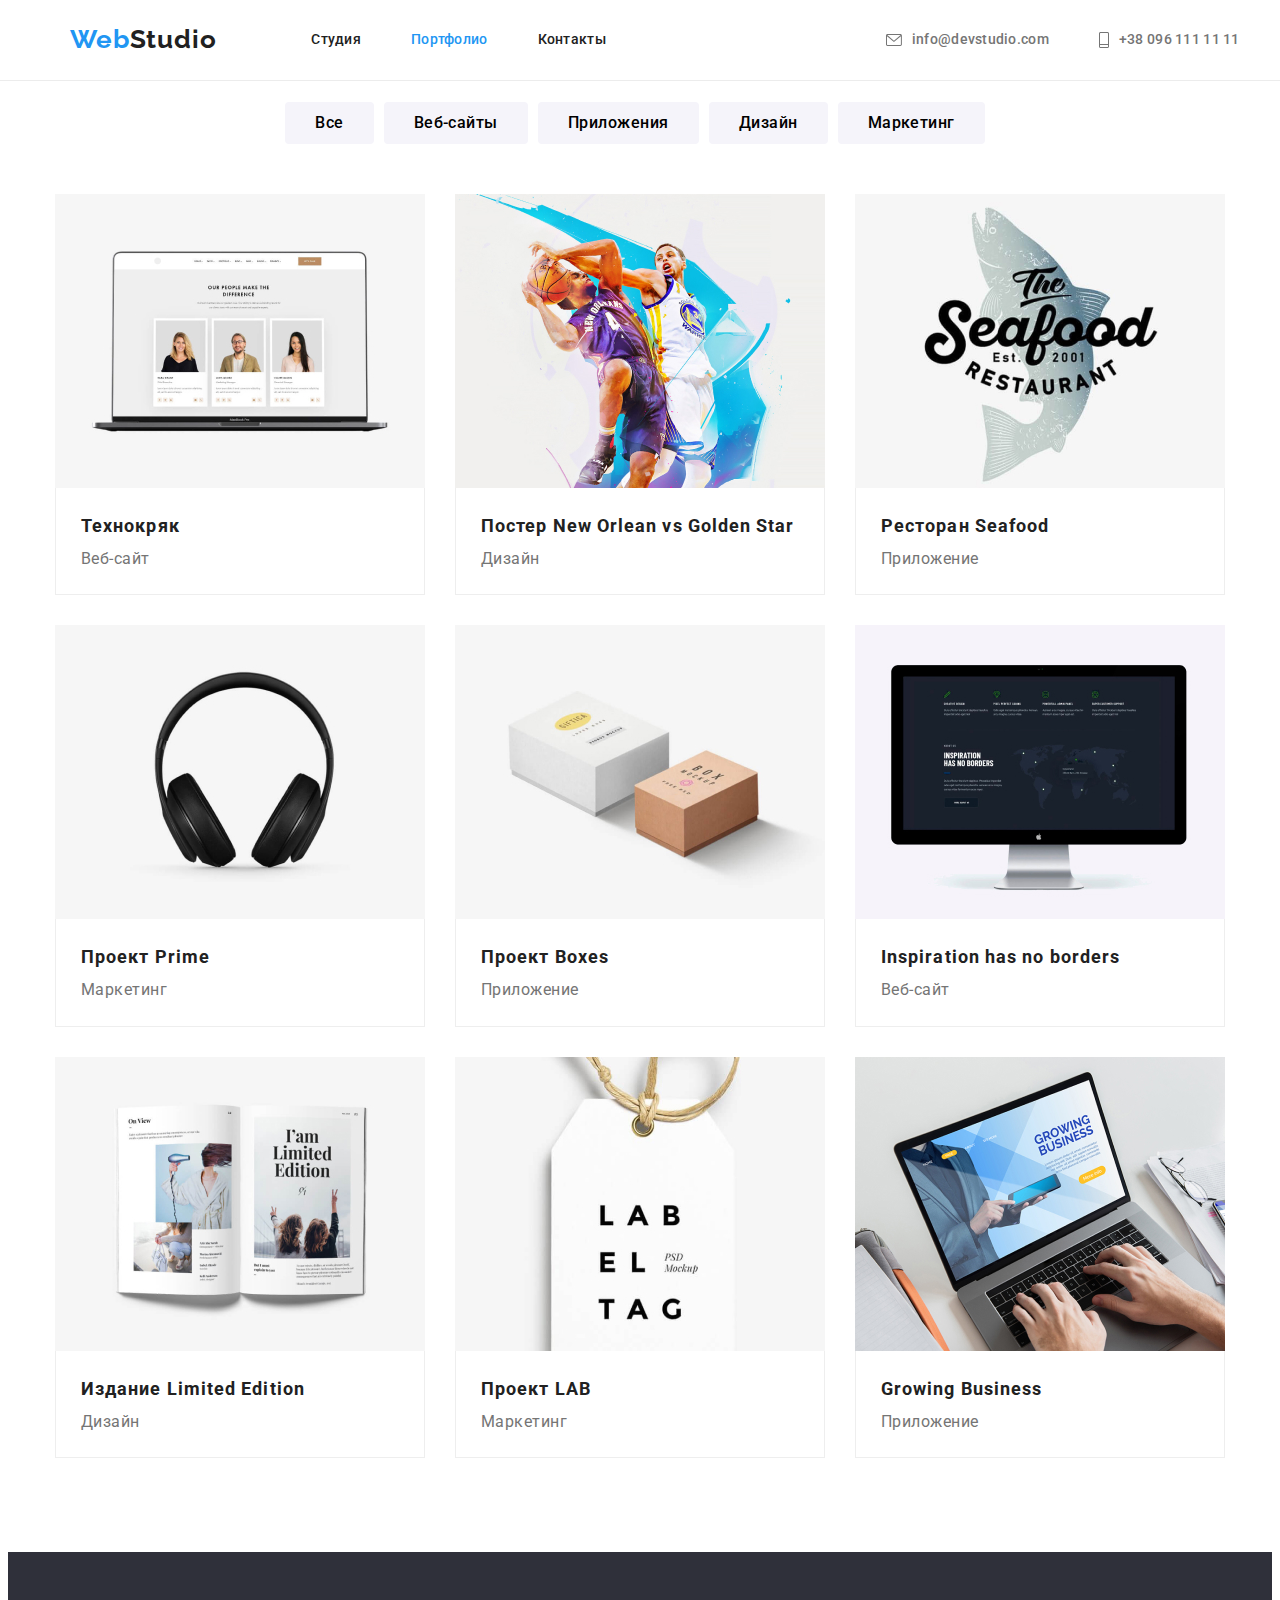
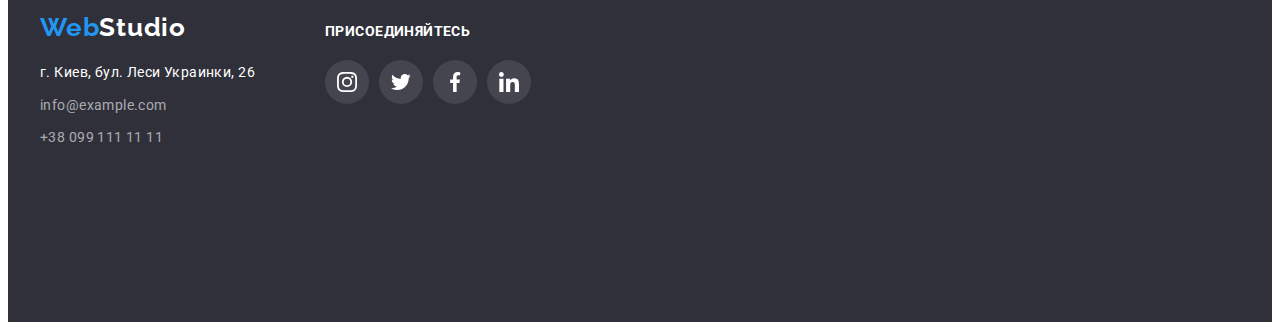
==== commit bed995d4: "fix hw" ====
--- a/portfolio.html
+++ b/portfolio.html
@@ -13,7 +13,7 @@
     integrity="sha512-wpPYUAdjBVSE4KJnH1VR1HeZfpl1ub8YT/NKx4PuQ5NmX2tKuGu6U/JRp5y+Y8XG2tV+wKQpNHVUX03MfMFn9Q=="
     crossorigin="anonymous" referrerpolicy="no-referrer" />
   <link rel="stylesheet" href="./css/styles.css" />
-  <title>Портфолио</title>
+  <title>goit-markup-hw-04</title>
 </head>
 
 <body>
@@ -62,7 +62,7 @@
         </ul>
         <ul class="pr-list">
           <li class="pr-item">
-            <a href=""><img src="./images/project1.jpg" alt="ноутбук" />
+            <a href="" class="pr-link"><img src="./images/project1.jpg" alt="ноутбук" />
               <div class="pr-text">
                 <h2 class="pr-title">Технокряк</h2>
                 <p class="pr-desc">Веб-сайт</p>
--- a/css/styles.css
+++ b/css/styles.css
@@ -141,8 +141,8 @@
 
 .hero {
   display: block;
-
-  /* position: relative; */
+  margin: auto;
+  max-width: 1600px;
   text-align: center;
   height: 600px;
   padding-top: 200px;
@@ -271,7 +271,6 @@
 }
 .work-list {
   display: flex;
-  /* position: relative; */
 }
 .work-list img {
   display: block;
@@ -343,12 +342,10 @@
 }
 .team-text {
   justify-content: center;
-  padding-top: 30px;
-  padding-bottom: 30px;
+  padding: 32px;
 }
 .social-list {
   display: flex;
-  padding-left: 30px;
 }
 .social-list li + li {
   margin-left: 10px;
@@ -373,7 +370,7 @@
   justify-content: center;
   align-items: center;
   width: 170px;
-  height: 90px;
+  height: 92px;
   border-radius: 4%;
   border: 1px solid var(--icon-color);
   background: rgba(255, 255, 255, 0.1);
@@ -437,12 +434,11 @@
   color: var(--accent-color);
 }
 .aside {
-  position: relative;
-  display: flex;
+  display: flex;
+  align-items: baseline;
 }
 .social-media {
   margin-left: 70px;
-  margin-top: 10px;
 }
 .social-media p {
   font-weight: bold;
@@ -471,8 +467,8 @@
   display: inline-flex;
   justify-content: center;
   align-items: center;
-  width: 45px;
-  height: 45px;
+  width: 44px;
+  height: 44px;
   border-radius: 50%;
   background: rgba(255, 255, 255, 0.1);
 }
@@ -537,7 +533,8 @@
 .button:focus {
   background-color: var(--accent-color);
   color: var(--title-color);
-  filter: drop-shadow(0px 4px 4px rgba(0, 0, 0, 0.25));
+
+  box-shadow: 0px 4px 4px rgba(0, 0, 0, 0.25);
 }
 
 /* ---------- Приклади проєктів ---------- */
@@ -565,6 +562,11 @@
 }
 .pr-item:hover,
 .pr-item:focus {
+  box-shadow: 0px 1px 1px rgba(0, 0, 0, 0.12), 0px 4px 4px rgba(0, 0, 0, 0.06),
+    1px 4px 6px rgba(0, 0, 0, 0.16);
+}
+.pr-link:hover,
+.pr-link:focus {
   box-shadow: 0px 1px 1px rgba(0, 0, 0, 0.12), 0px 4px 4px rgba(0, 0, 0, 0.06),
     1px 4px 6px rgba(0, 0, 0, 0.16);
 }
